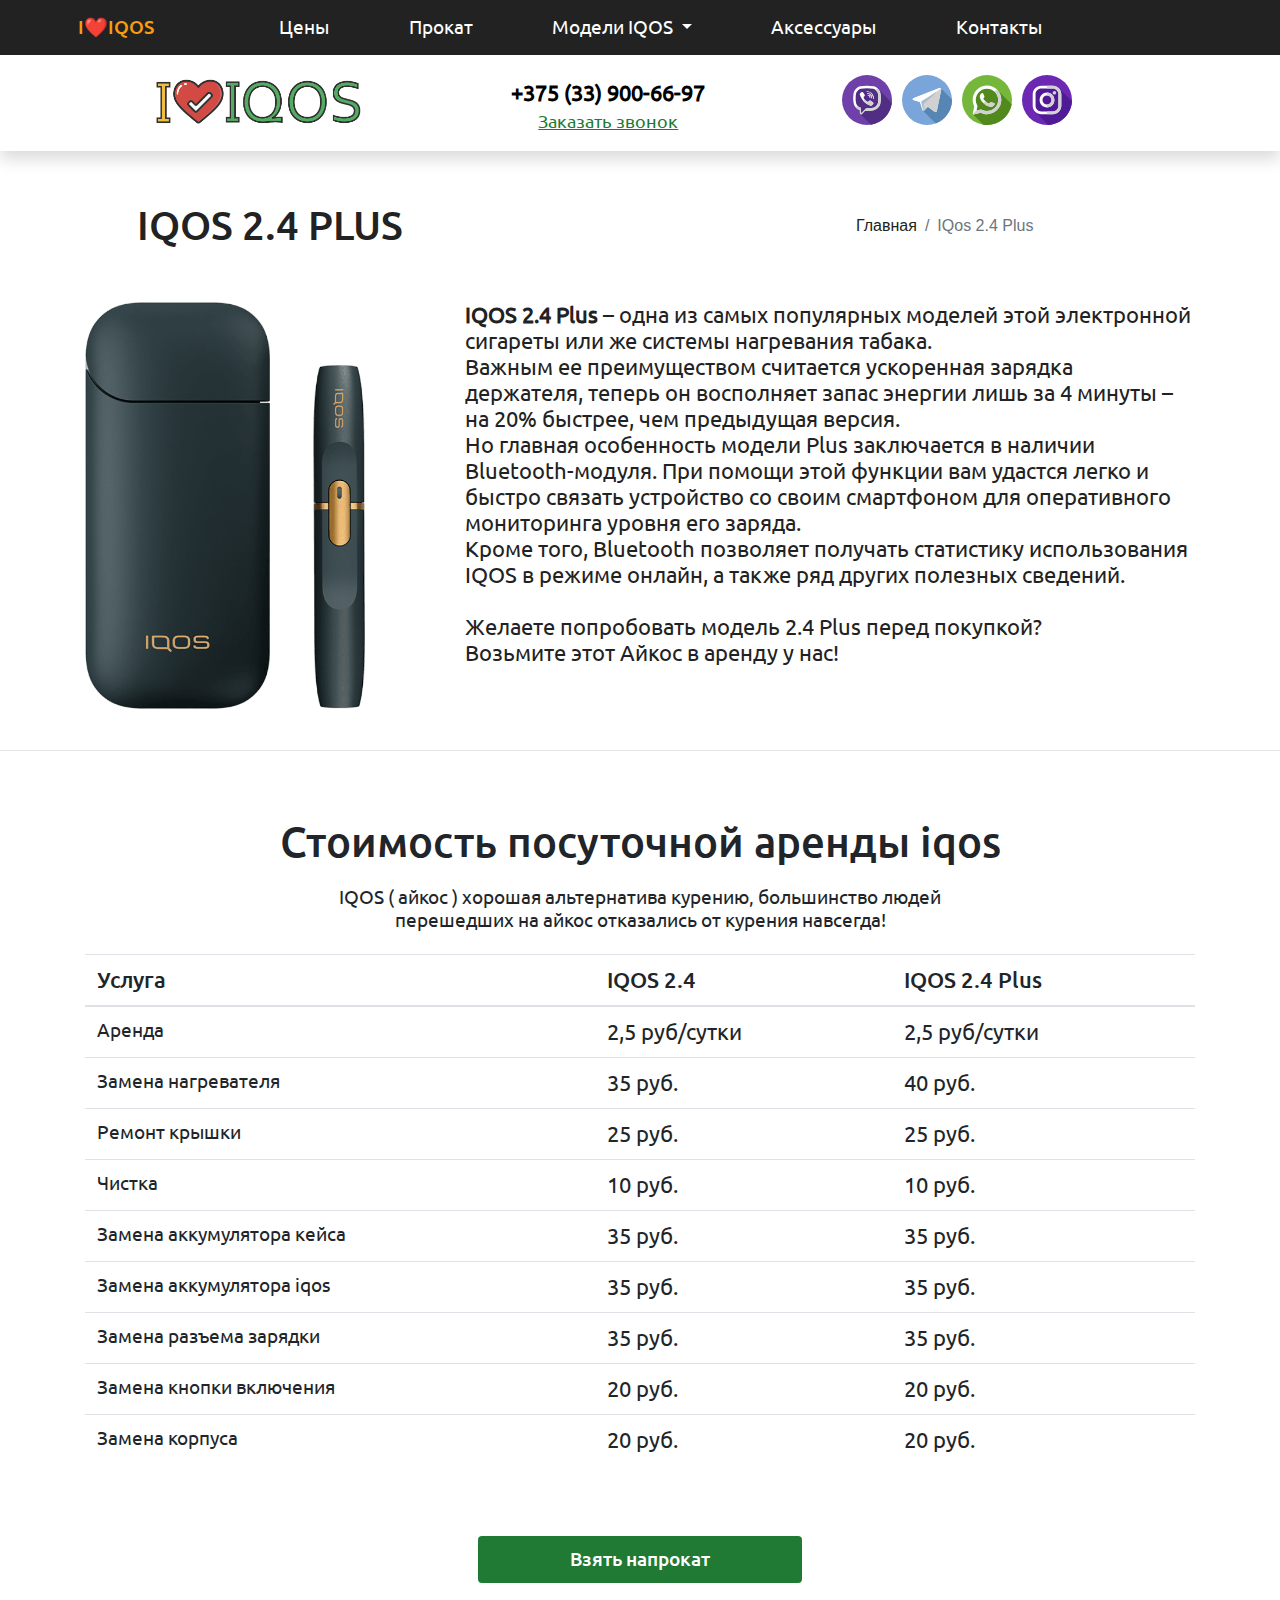
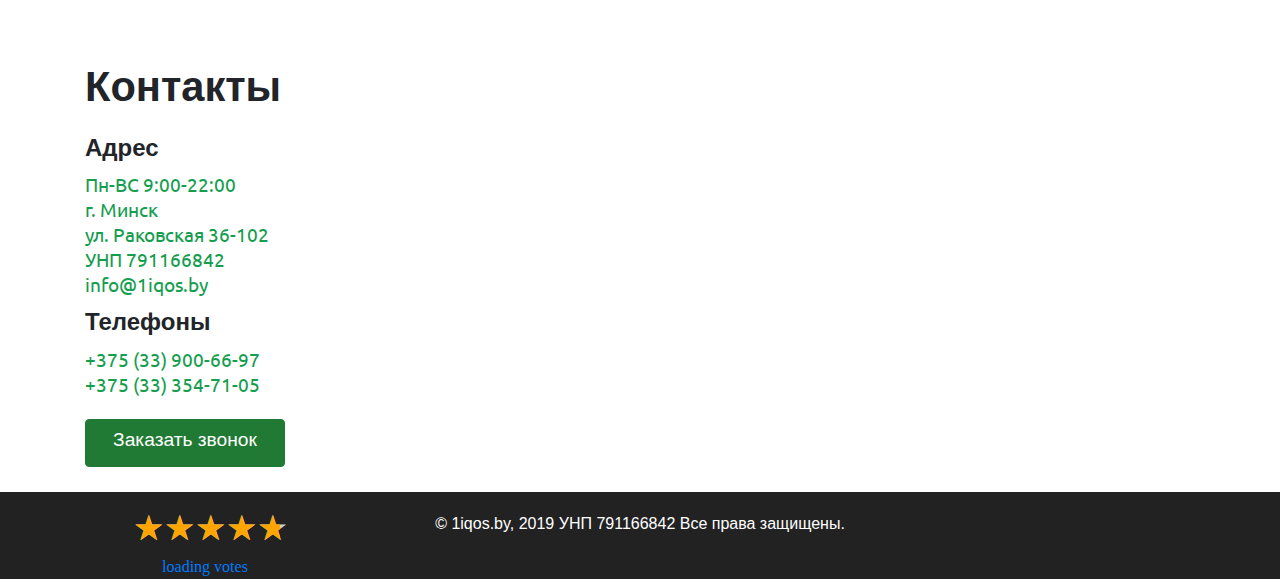
==== iqos-2-4-plus.html @ 2d8ba8c7 "New mini changes" ====
<!DOCTYPE html>
<html lang="ru">
    <head>
        
        <meta charset="UTF-8">
        <meta name="viewport" content="width=device-width, initial-scale=1, shrink-to-fit=no"/>
        <link rel="shortcut icon" href="img/favicon.png" type="image/x-icon"/>
        <title> Об IQOS 2.4 ( айкос 2.4 )</title>
        <meta name="description" content="О модели iqos 2.4 Ремонт айкос за 29 минут! Посуточная аренда айкос в Минске по приятной цене."/>
        <meta name="keywords" content="IQOS 2.4"/>
        <meta name="robots" content="index, follow"/>
        <link rel="canonical" href="https://1iqos.by/iqos-2-4-plus"/>
        <!--  Open Graph Generated: a.pr-cy.ru  -->
        <meta name="og:title" content="Об IQOS 2.4 ( айкос 2.4 )"/>
        <meta name="og:description" content="О модели iqos 2.4 Ремонт айкос за 29 минут! Посуточная аренда айкос в Минске по приятной цене."/>
        <meta name="og:url" content="https://1iqos.by/iqos-2-4-plus"/>
        <meta name="og:site_name" content="1iqos">
        <meta name="og:locale" content="ru_RU">
        <meta name="og:type" content="website">
        <meta http-equiv="Cache-Control" content="max-age=31557600, must-revalidate"/>
        <meta name="yandex-verification" content="8ec7fa8d96b9c09d">
<!-- Google Tag Manager -->
<script>(function(w,d,s,l,i){w[l]=w[l]||[];w[l].push({'gtm.start':
        new Date().getTime(),event:'gtm.js'});var f=d.getElementsByTagName(s)[0],
        j=d.createElement(s),dl=l!='dataLayer'?'&l='+l:'';j.async=true;j.src=
        'https://www.googletagmanager.com/gtm.js?id='+i+dl;f.parentNode.insertBefore(j,f);
        })(window,document,'script','dataLayer','GTM-THZL4MS');</script>
        <!-- End Google Tag Manager -->
        <link rel="stylesheet" href="css/main.css" media="all"/>
<!-- Разметка JSON-LD, созданная Мастером разметки структурированных данных Google. -->
<script type="application/ld+json">
    {
        "@context" : "http://schema.org",
        "@type" : "LocalBusiness",
        "image" : "https://1iqos.by/img/logo.png",
        "name" : "I❤️IQOS",
        "telephone" : "+375 (33) 900-66-97",
        "priceRange" : "$5 - $20",
        "address": {
            "@type": "PostalAddress",
            "addressLocality": "Minsk",
            "addressRegion": "BY",
            "streetAddress": "Rakovkaya street 36"
          },
        "openingHours" : ["Mo-Th 08:00-22:00", "Fr-Su 08:00-21:30"],
        "aggregateRating" : {
            "@type" : "AggregateRating",
            "ratingValue" : "4.9",
            "ratingCount": 29,
            "itemReviewed": {
                "@type": "LocalBusiness",
                "image" : "https://1iqos.by/img/logo.png",
                "name" : "I❤️IQOS",
                "address": {
                    "@type": "PostalAddress",
                    "addressLocality": "Minsk",
                    "addressRegion": "BY",
                    "streetAddress": "Rakovkaya street 36"
                },
                "priceRange" : "$5 - $20",
                "telephone" : "+375 (33) 900-66-97"}
                }
  }
    </script>
</head>
<body>
    <header>
        <nav class="navbar navbar-expand-lg site-header fixed-top">
        <a class="navbar-brand" href="https://1iqos.by">I❤️IQOS</a>
        <button class="navbar-toggler  custom-toggler" type="button" data-toggle="collapse" data-target="#navbarNavDropdown" aria-controls="navbarNavDropdown" aria-expanded="false" aria-label="Toggle navigation">
            <span class="navbar-toggler-icon"></span>
        </button>
        <div class="collapse navbar-collapse" id="navbarNavDropdown">
            <ul class="navbar-nav">
            <li class="nav-item">
                <a class="nav-link" href="https://1iqos.by/#prices">Цены</a>
                </li>
                <li class="nav-item">
                <a class="nav-link" href="https://1iqos.by/arenda-iqos">Прокат</a>
                </li>
            <li class="nav-item dropdown">
                <a class="nav-link dropdown-toggle" href="" id="navbarDropdownMenuLink" role="button" data-toggle="dropdown" aria-haspopup="true" aria-expanded="false">
                    Модели IQOS
                </a>
                <div class="dropdown-menu" aria-labelledby="navbarDropdownMenuLink">
                    <a class="dropdown-item" href="https://1iqos.by/iqos-2-4-plus">IQOS 2.4 PLUS</a>
                    <a class="dropdown-item" href="https://1iqos.by/iqos-3">IQOS 3.0</a>
                    <a class="dropdown-item" href="https://1iqos.by/iqos-3-duo">IQOS 3.0 DUO</a>
                    <!-- <a class="dropdown-item" href="https://1iqos.by/iqos3.0">IQOS 3.0 MULTY</a> -->
                </div>
                </li>
            <li class="nav-item">   
                <a class="nav-link " href="https://1iqos.by/accessories">Аксессуары</a>
            </li>
            <li class="nav-item">
                <a class="nav-link" href="https://1iqos.by/#contacts">Контакты</a>
            </li>

            </ul>
        </div>
        </nav>
        <div class="second-header shadow">
            <div class="container">
                <div class="row">
                    <div class="col-lg-4 сol-md-4 col-sm-12" id="project_name">
                        <div class="row">
                            <div class="col-lg-12 сol-md-12 col-sm-12 text-center">
                                <a href="https://1iqos.by/" class="service_name" id="_url4" itemprop="url"><img src="img/Logo-colored.png" alt="Логотип IloveIQOS"></a>
                            </div>
                        </div>
                    </div>
                    <div class="col-lg-8 сol-md-8 col-sm-12 text-center" id="header-contacts">
                        <div class="row">
                            <div class="col-lg-5 сol-md-5 col-sm-12"> 
                                <div class="phone-number">
                                    <a href="tel:+375(33)900-66-97" class="phone-num">
                                        
<span id="_telephone3" itemprop="telephone">+375 (33) 900-66-97</span>
                                    </a>
                                </div>
                                <div class="phone-us-text">
                                    <a class="phone-custom" data-toggle="modal" data-target="#callbackModal" type="getModal">
                                        
<span id="_image2" itemprop="image">Заказать звонок</span>
                                    </a> 
                            </div>

                        </div>
                        <div class="col-lg-6 сol-md-6 col-sm-12">
                                <div class="row">
                                <div class="socials">
                                    <a href="tel:+375(33)900-66-97"><img src="img/social/viber.svg" alt="контактный номер viber"/></a>
                                    <a href="https://t.me/ozoar"><img src="img/social/telegram.svg" alt="контактный номер telegram"/></a>
                                    <a href="viber://add?number=375333547105"><img src="img/social/whatsapp.svg" alt="контактный номер whatsapp"/></a>
                                    <a href="tel:+375(33)900-66-97"><img src="img/social/instagram.svg" alt="контактный номер instagram"/></a>
                                </div>
                            </div>
                            </div>
                     </div>         
                    </div>
                </div>
            </div>
        </div>
</header>
<section class="iqos2">
    <div class="container">
        <div class=" col-lg-4 bread-crumb"> 
            <nav aria-label="breadcrumb ">
              <ol class="breadcrumb">
                <li class="breadcrumb-item"><a href="https://1iqos.by/index">Главная</a></li>
                <li class="breadcrumb-item active" aria-current="page">IQos 2.4 Plus</li>
              </ol>
            </nav></div>
            <div class="title col-lg-4">
                    <h1>IQOS 2.4 PLUS</h1>
                </div>
        <div class="row">
            <div class="col-lg-4 col-md-4 col-sm-12">
                    <img src="img/iqos2.4P-main.png" class="img-fluid" width="80%" alt="Фото iqos 2.4 plus">
            </div>
            <div class="col-lg-8 col-md-8 col-sm-12">
                    <div class="description">
                            <p>
                            <b>IQOS 2.4 Plus</b> – одна из самых популярных моделей этой электронной сигареты или же системы нагревания табака.
                            <br> 
                            Важным ее преимуществом считается ускоренная зарядка держателя, теперь он восполняет запас энергии лишь за 4 минуты – на 20% быстрее, чем предыдущая версия. 
                            <br>  
                            Но главная особенность модели Plus заключается в наличии Bluetooth-модуля. При помощи этой функции вам удастся легко и быстро связать устройство со своим смартфоном для оперативного мониторинга уровня его заряда.
                            <br>  
                            Кроме того, Bluetooth позволяет получать статистику использования IQOS в режиме онлайн, а также ряд других полезных сведений.
                             <br><br>
                             Желаете попробовать модель 2.4 Plus перед покупкой? 
                             <br>
                             Возьмите этот Айкос в аренду у нас!  
                             </p>
                        </div>
                </div>
        </div>
    </div>
</section>
<hr>
<section class="prices" id="prices">
    <div class="prices">
        <div class="container">    
            <h2 class="title text-center">
                    Стоимость посуточной аренды iqos
                </h2>
            <p class="description">IQOS ( айкос ) хорошая альтернатива курению, большинство людей перешедших на айкос отказались от курения навсегда!</p>   
            <table class="table table-hover">
                    <thead>
                    <tr>
                        <th class="column" scope="col">Услуга</th>
                        <th class="column" scope="col">IQOS 2.4</th>
                        <th class="column" scope="col">IQOS 2.4 Plus</th>
                        
                    </tr>
                    </thead>
                    <tbody>
                    <tr>
                        <th>Аренда</th>
                        <td>2,5 руб/сутки</td>
                        <td>2,5 руб/сутки</td>
                    </tr>
                    <tr>
                        <th>Замена нагревателя</th>
                        <td>35 руб.</td>
                        <td>40 руб.</td>
                    </tr>
                    <tr>
                        <th>Ремонт крышки</th>
                        <td>25 руб.</td>
                        <td>25 руб.</td>
                    </tr>
                    <tr>
                        <th>Чистка</th>
                        <td>10 руб.</td>
                        <td>10 руб.</td>
                    </tr>
                    <tr>
                        <th>Замена аккумулятора кейса</th>
                        <td>35 руб.</td>
                        <td>35 руб.</td>
                    </tr>
                    <tr>
                        <th>Замена аккумулятора iqos</th>
                        <td>35 руб.</td>
                        <td>35 руб.</td>
                    </tr>
                    <tr>
                        <th>Замена разъема зарядки</th>
                        <td>35 руб.</td>
                        <td>35 руб.</td>
                    </tr>
                    <tr>
                        <th>Замена кнопки включения</th>
                        <td>20 руб.</td>
                        <td>20 руб.</td>
                    </tr>
                    <tr>
                        <th>Замена корпуса</th>
                        <td>20 руб.</td>
                        <td>20 руб.</td>
                    </tr>
                    </tbody>
                </table>
            <div class="col-lg-12 col-md-12 col-sm-12 text-center btn-block">
                <button type="getModal" class="btn btn-custom" data-toggle="modal" data-target="#callbackModal">
                    Взять напрокат
                </button>
            </div>
        </div>
    </div>
</section>

  

<section id="contacts">
        <div class="wrap">
    <div class="container">
        <div class="row">
            <div class="col-lg-4 col-lg-4 col-sm-12">
                <h2 class="title">
                    Контакты
                </h2>
                <label>
                    Адрес
                </label>
                <div class="contact-wrap" id="_address7" itemprop="address" itemscope itemtype="http://schema.org/PostalAddress">
                    
                    <a id="_openingHoursSpecification10" itemprop="openingHoursSpecification" itemscope itemtype="http://schema.org/OpeningHoursSpecification" href=""><meta itemprop="openingHours" content="Mo-Su 09:00−21:00">Пн-ВС 9:00-22:00</a><br>
                    <a itemprop="addressLocality">г. Минск</a><br>
                    <a itemprop="streetAddress">ул. Раковская 36-102</a><br>
                    <a>УНП 791166842</a><br>
                    <a>info@1iqos.by</a>
                </div>
                <label>
                    Телефоны
                </label>
                <br/>
                <div class="contact-phone">
                <div >
                        
<a href="tel:+375(33)900-66-97" itemprop="telephone">+375 (33) 900-66-97</a><br>
<a href="tel:+375(33)354-71-05" itemprop="telephone">+375 (33) 354-71-05</a>
                </div>
                </div>
                <div class="takein-btn">
                    <button data-toggle="modal" data-target="#callbackModal" type="getModal" class="btn btn-custom getModal">
                        Заказать звонок
                    </button>
                </div>
            </div>
            <div class="col-lg-8 col-md-8 col-sm-12 ">
                <!-- Google map -->
                <div id="map-container-google-1" class="z-depth-1-half map-container" style="height: 350px">
                    <iframe src="https://maps.google.com/maps?hl=ru&q=%D0%9C%D0%B8%D0%BD%D1%81%D0%BA%2C%20%D1%83%D0%BB.%20%D0%A0%D0%B0%D0%BA%D0%BE%D0%B2%D1%81%D0%BA%D0%B0%D1%8F%2036+(%D0%9D%D0%B0%D0%B7%D0%B2%D0%B0%D0%BD%D0%B8%D0%B5)&ie=UTF8&t=p&z=16&iwloc=B&output=embed" frameborder="0" style="border:0"></iframe>
                </div>
                
                <!-- Google Maps -->
            </div>
        </div>
    </div>
</section>
<footer class="footer">
        <div class="container">
          <div class="row">
                <div class="col-lg-3 col-md-3 col-sm-12 ">
                    <a href="https://www.google.com/maps/place/%D0%A0%D0%B5%D0%BC%D0%BE%D0%BD%D1%82+iqos+%D0%9C%D0%B8%D0%BD%D1%81%D0%BA+-+1iqos/@53.9056544,27.541657,17z/data=!4m8!1m2!2m1!1s1iqos+google+my+b!3m4!1s0x46dbcf919181e499:0x1eb2f2527dbd5e61!8m2!3d53.9056544!4d27.5438457">    
                    <div class="rating-container ">
                                <div class="star-ratings row">
                                    <div class="fill-ratings" style="width: 95%;">
                                        <span>
                                            ★★★★★
                                        </span>
                                    </div>
                                    <div class="empty-ratings">
                                        <span>
                                            ★★★★★
                                        </span>
                                    </div>
                                </div>
                                <div class="ratings-numbers">
                                <div class="votes text-center">
                                    <a href="">loading votes</a>
                                </div>
                            </div>
                        </div>
                    </a>
                </div>
              <div class="col-lg-6 col-md-6 col-sm-12 text-center">
                    © 1iqos.by, 2019
                    УНП 791166842
                    Все права защищены.
              </div>
              <div class="col-lg-3 col-md-3 col-sm-12 text-center">
              <iframe src="https://yandex.ru/sprav/widget/rating-badge/155434352774" width="150" height="50" frameborder="0"></iframe>
            </div>
            </div>
        </div>
</footer>
<!-- Заказ звонка -->
<div class="modal fade bd-example-modal-lg" id="callbackModal" tabindex="-1" role="dialog" aria-labelledby="ModalLabel" aria-hidden="true">
        <div class="modal-dialog modal-dialog-centered modal-lg" role="document">
        <div class="modal-content">
        <div class="modal-body text-center">
            <button type="button" class="close" data-dismiss="modal" aria-label="Close">
                <span aria-hidden="true">×</span>
            </button>
            <p class="modal-title">Заказать звонок</p>
            <p>Заполните форму и наш менеджер<br/>
                свяжется с вами для уточнения всех деталей, или позвоните по номеру:</p>
                <div class="phone-number">
                <a>+375(33)900-66-97</a>
            </div>
                    <div class="contactus-form">
                            <form class="name-form" action="https://formspree.io/vadimrezunik@gmail.com" method="POST">
                                <div class="container">
                                    <div class="col-12 text-center inputs">
                                    <input class="form-control form-control-lg" type="text" placeholder="Как вас зовут?" required="" id="first_name" name="first_name"/>    
                                    <input class="form-control form-control-lg" type="tel" id="phone" name="phone" required="" placeholder="Введите ваш телефон"/>
                                    <input type="hidden" name="_next" value="index.html"/>
                                    <input type="hidden" name="_subject" value="Сообщение с моего сайта"/>
                                    <input type="text" name="_gotcha" style="display:none"/>        
                                </div>
                                    <div class="col-12 text-center">
                                        <button type="submit" id="submit_btn" class="btn btn-custom getModal">
                                        Заказать звонок
                                        </button>
                                    </div>
                                </div>
                            </form>
                        </div>
            <div class="notification">
            <small>
                    Оформление заявки вас ни к чему не обязывает
            </small>
        </div>
        </div>
        </div>
    </div>
</div>
<!-- Заказать консультацию -->
<div class="modal fade bd-example-modal-lg" id="consultModal" tabindex="-1" role="dialog" aria-labelledby="ModalLabel" aria-hidden="true">
        <div class="modal-dialog modal-dialog-centered modal-lg" role="document">
        <div class="modal-content">
        <div class="modal-body text-center">
            <button type="button" class="close" data-dismiss="modal" aria-label="Close">
                <span aria-hidden="true">×</span>
            </button>
            <p class="modal-title">Получить консультацию</p>
            <p>Заполните форму и наш менеджер<br/>
                свяжется с вами для уточнения всех деталей, или позвоните по номеру:</p>
                <div class="phone-number">
                <a>+375(33)900-66-97</a>
            </div>
                    <div class="contactus-form">
                            <form class="name-form" action="https://formspree.io/vadimrezunik@gmail.com" method="POST">
                                <div class="container">
                                    <div class="col-12 text-center inputs">
                                    <input class="form-control form-control-lg" type="text" placeholder="Как вас зовут?" required="" id="first_name" name="first_name"/>    
                                    <input class="form-control form-control-lg" type="tel" id="phone" name="phone" required="" placeholder="Введите ваш телефон"/>
                                    <input type="hidden" name="_next" value="index.html"/>
                                    <input type="hidden" name="_subject" value="Сообщение с моего сайта"/>
                                    <input type="text" name="_gotcha" style="display:none"/>        
                                </div>
                                    <div class="col-12 text-center">
                                        <button type="submit" id="submit_btn" class="btn btn-custom getModal">
                                        Перезвоните мне
                                        </button>
                                    </div>
                                </div>
                            </form>
                        </div>
            <div class="notification">
            <small>
                    Оформление заявки вас ни к чему не обязывает
            </small>
        </div>
        </div>
        </div>
    </div>
</div>
      
<!-- Узнать стоимости -->
<div class="modal fade bd-example-modal-lg" id="itemCostModal" tabindex="-1" role="dialog" aria-labelledby="ModalLabel" aria-hidden="true">
        <div class="modal-dialog modal-dialog-centered modal-lg" role="document">
        <div class="modal-content">
        <div class="modal-body text-center">
            <button type="button" class="close" data-dismiss="modal" aria-label="Close">
                <span aria-hidden="true">×</span>
            </button>
            <p class="modal-title">Узнать стоимость</p>
            <p>Заполните форму и наш менеджер<br/>
                свяжется с вами для уточнения всех деталей, или позвоните по номеру:</p>
                <div class="phone-number">
                <a>+375(33)900-66-97</a>
            </div>
                    <div class="contactus-form">
                            <form class="name-form" action="https://formspree.io/vadimrezunik@gmail.com" method="POST">
                                <div class="container">
                                    <div class="col-12 text-center inputs">
                                    <input class="form-control form-control-lg" type="text" placeholder="Как вас зовут?" required="" id="first_name" name="first_name"/>    
                                    <input class="form-control form-control-lg" type="tel" id="phone" name="phone" required="" placeholder="Введите ваш телефон"/>
                                    <input type="hidden" name="_next" value="index.html"/>
                                    <input type="hidden" name="_subject" value="Сообщение с моего сайта"/>
                                    <input type="text" name="_gotcha" style="display:none"/>        
                                </div>
                                    <div class="col-12 text-center">
                                        <button type="submit" id="submit_btn" class="btn btn-custom getModal">
                                        Узнать стоимость
                                        </button>
                                    </div>
                                </div>
                            </form>
                        </div>
            <div class="notification">
            <small>
                   Оформление заявки вас ни к чему не обязывает
            </small>
        </div>
        </div>
        </div>
    </div>
</div>
<!-- Стоимость обслуги -->
<div class="modal fade bd-example-modal-lg" id="serviceCostModal" tabindex="-1" role="dialog" aria-labelledby="ModalLabel" aria-hidden="true">
        <div class="modal-dialog modal-dialog-centered modal-lg" role="document">
        <div class="modal-content">
        <div class="modal-body text-center">
            <button type="button" class="close" data-dismiss="modal" aria-label="Close">
                <span aria-hidden="true">×</span>
            </button>
            <p class="modal-title">Узнать стоимость сервисного обслуживания</p>
            <p>Заполните форму и наш менеджер<br/>
                свяжется с вами для уточнения всех деталей, или позвоните по номеру:</p>
                <div class="phone-number">
                <a>+375(33)900-66-97</a>
            </div>
                    <div class="contactus-form">
                            <form class="name-form" action="https://formspree.io/vadimrezunik@gmail.com" method="POST">
                                <div class="container">
                                    <div class="col-12 text-center inputs">
                                    <input class="form-control form-control-lg" type="text" placeholder="Как вас зовут?" required="" id="first_name" name="first_name"/>    
                                    <input class="form-control form-control-lg" type="tel" id="phone" name="phone" required="" placeholder="Введите ваш телефон"/>
                                    <input type="hidden" name="_next" value="index.html"/>
                                    <input type="hidden" name="_subject" value="Сообщение с моего сайта"/>
                                    <input type="text" name="_gotcha" style="display:none"/>        
                                </div>
                                    <div class="col-12 text-center">
                                        <button type="submit" id="submit_btn" class="btn btn-custom getModal">
                                        Узнать стоимость
                                        </button>
                                    </div>
                                </div>
                            </form>
                        </div>
            <div class="notification">
            <small>
                   Оформление заявки вас ни к чему не обязывает
            </small>
        </div>
        </div>
        </div>
    </div>
</div>

<script src="https://code.jquery.com/jquery-3.3.1.slim.min.js" integrity="sha384-q8i/X+965DzO0rT7abK41JStQIAqVgRVzpbzo5smXKp4YfRvH+8abtTE1Pi6jizo" crossorigin="anonymous"></script>
<script src="https://stackpath.bootstrapcdn.com/bootstrap/4.3.1/js/bootstrap.min.js" integrity="sha384-JjSmVgyd0p3pXB1rRibZUAYoIIy6OrQ6VrjIEaFf/nJGzIxFDsf4x0xIM+B07jRM" crossorigin="anonymous"></script>

<link rel="stylesheet" href="https://stackpath.bootstrapcdn.com/bootstrap/4.3.1/css/bootstrap.min.css" integrity="sha384-ggOyR0iXCbMQv3Xipma34MD+dH/1fQ784/j6cY/iJTQUOhcWr7x9JvoRxT2MZw1T" crossorigin="anonymous">
<script src="https://ajax.googleapis.com/ajax/libs/jquery/1.7.1/jquery.min.js" type="text/javascript"></script>
    <script>
$(document).ready(function() {
        $.getJSON("https://primeforce.pythonanywhere.com/business/1IQOSdev", function(data) {

            console.log(data);
            $('.value').text(`рейтинг google: ${data['rating']}/5`);
            $('.votes').text(`Отзывы Google: ${data['votes']}`);
            let rating_converted = data['rating']*20;
            $('.fill-ratings').css({'width': `${rating_converted}%`})
        });

        var star_rating_width = $('.fill-ratings span').width();
        $('.star-ratings').width(star_rating_width);
    });        

    
    function explode(){
        $(document).ready(function(){
          // Show the Modal on load
          $("#callbackModal").modal("show");
        });}
setTimeout(explode, 40000);
     
    </script>

<!--  Google Tag Manager (noscript)  -->
<noscript><iframe src="https://www.googletagmanager.com/ns.html?id=GTM-THZL4MS"
    height="0" width="0" style="display:none;visibility:hidden"></iframe></noscript>
    <!--  End Google Tag Manager (noscript)  -->
<div style="display: none; visibility: hidden;">
<script type="text/javascript"></script>
<noscript></noscript>
</div>
<script src="js/custom.js"></script>
<iframe name="ym-native-frame" title="ym-native-frame" frameborder="0" aria-hidden="true" style="opacity: 0; width: 0px; height: 0px; position: absolute; left: 100%; bottom: 100%; border: 0px !important;"></iframe><ym-measure class="ym-viewport" style="display: block; top: 0px; right: 0px; bottom: 0px; left: 0px; position: fixed; transform: translate(0px, -100%); -webkit-transform: translate(0px, -100%); transform-origin: 0px 0px 0px; -webkit-transform-origin: 0px 0px 0px;"></ym-measure><ym-measure class="ym-zoom" style="bottom: 100%; position: fixed; width: 100vw;"></ym-measure>
<script type="text/javascript" src="//api.venyoo.ru/wnew.js?wc=venyoo/default/science&widget_id=6301975432527872"></script>
</body>

</html>
---- css/main.css ----
@import "style.css";
@import "responsive.css";
@import "https://stackpath.bootstrapcdn.com/bootstrap/4.3.1/css/bootstrap.min.css"
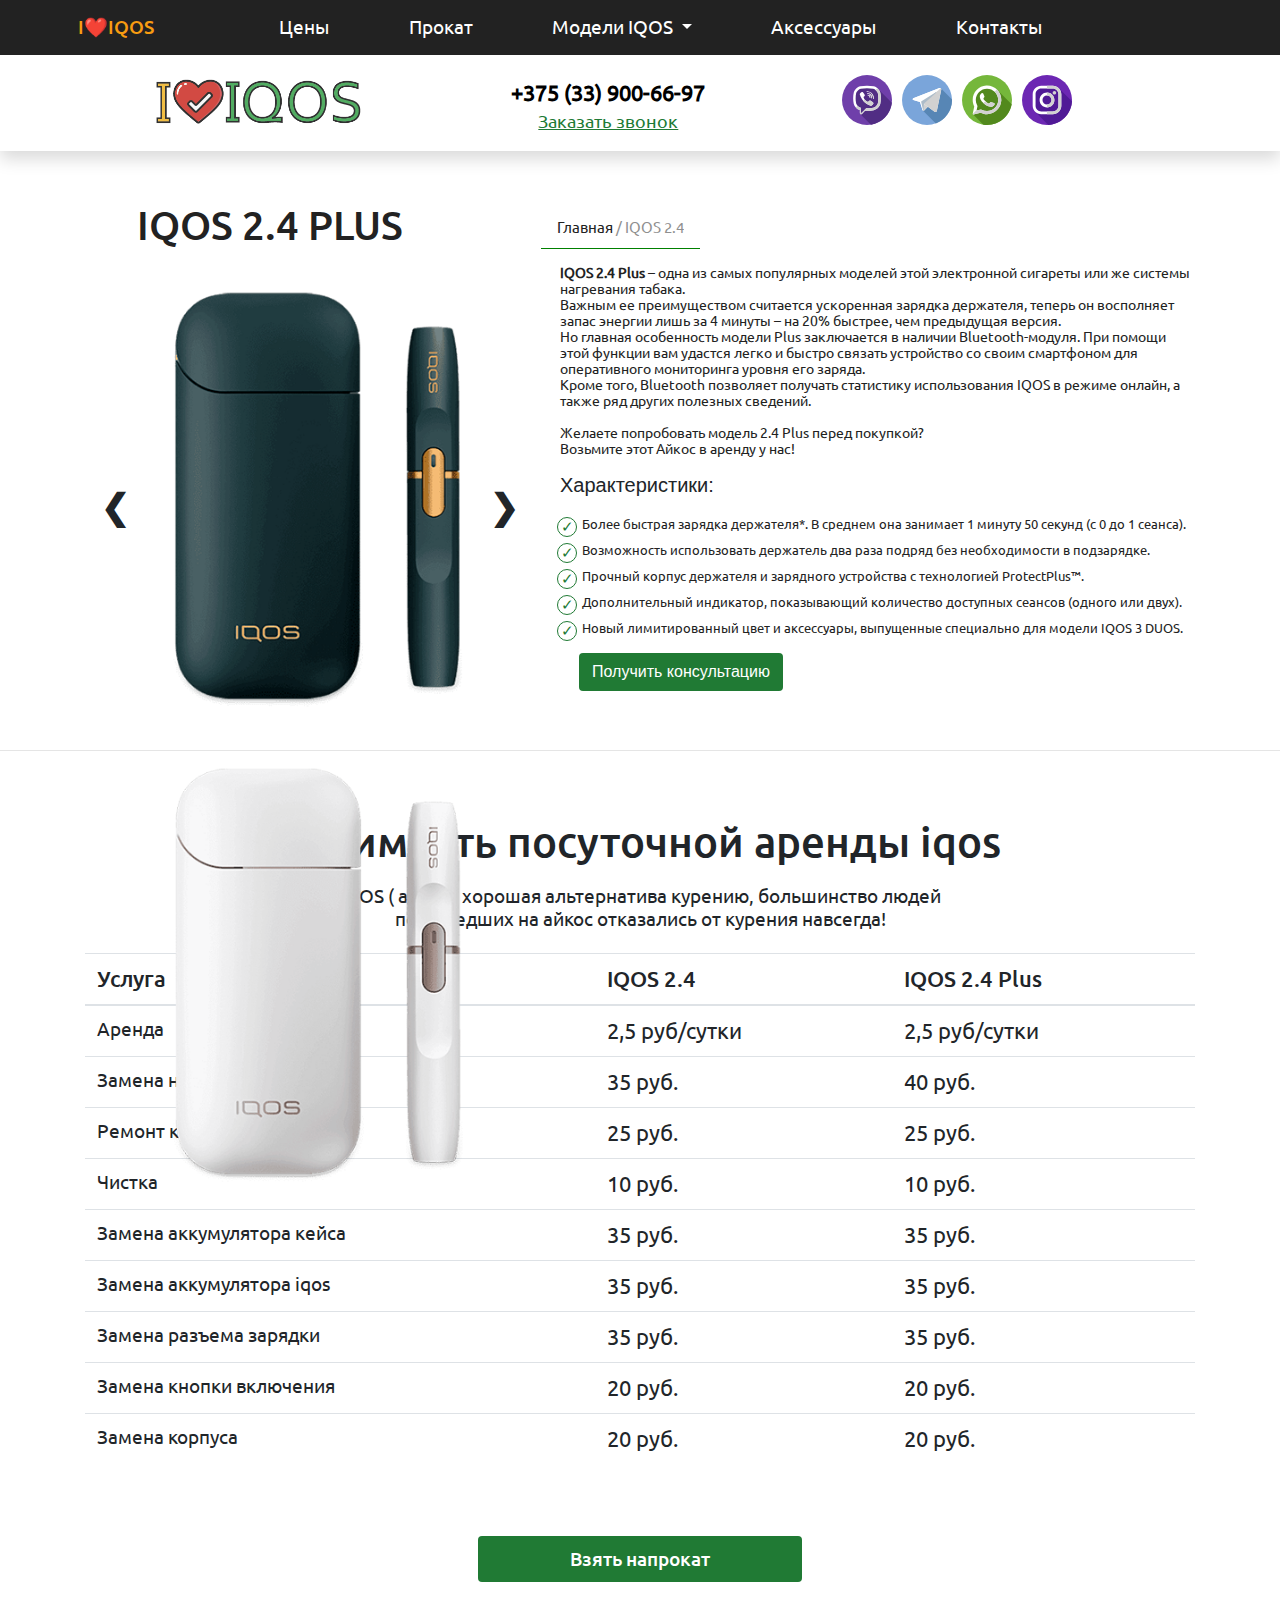
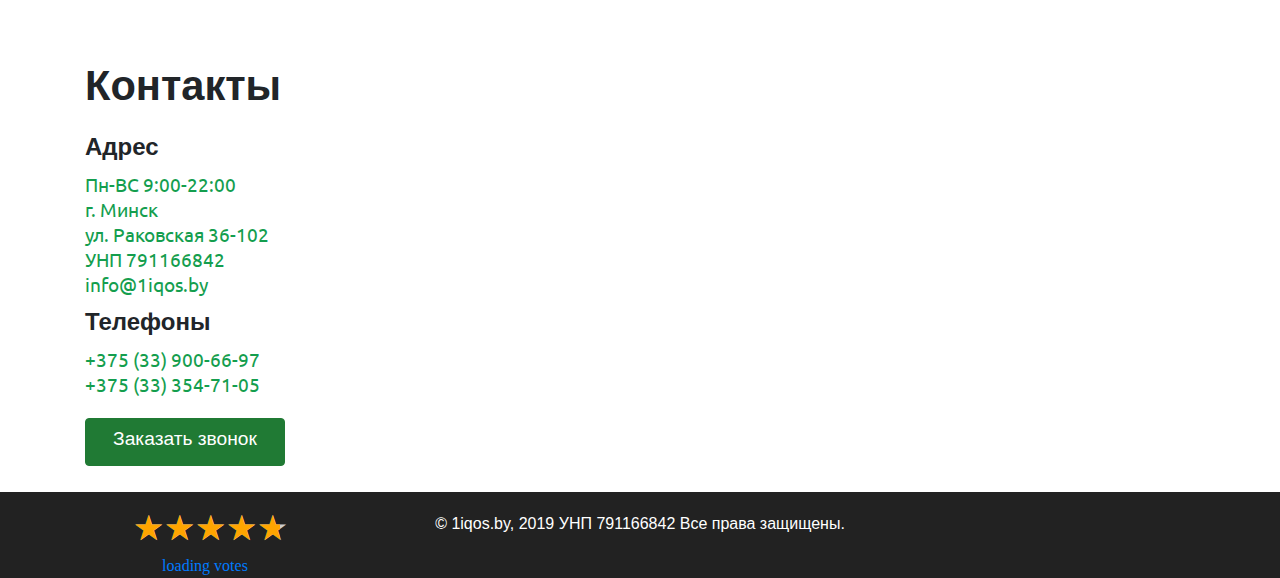
==== commit beb9f1f9: "new carousel and new text" ====
--- a/iqos-2-4-plus.html
+++ b/iqos-2-4-plus.html
@@ -28,6 +28,7 @@
         <!-- End Google Tag Manager -->
         <link rel="stylesheet" href="css/main.css" media="all"/>
 <!-- Разметка JSON-LD, созданная Мастером разметки структурированных данных Google. -->
+<script>showSlides(slideIndex);</script>
 <script type="application/ld+json">
     {
         "@context" : "http://schema.org",
@@ -144,23 +145,29 @@
 </header>
 <section class="iqos2">
     <div class="container">
-        <div class=" col-lg-4 bread-crumb"> 
-            <nav aria-label="breadcrumb ">
-              <ol class="breadcrumb">
-                <li class="breadcrumb-item"><a href="https://1iqos.by/index">Главная</a></li>
-                <li class="breadcrumb-item active" aria-current="page">IQos 2.4 Plus</li>
-              </ol>
-            </nav></div>
             <div class="title col-lg-4">
                     <h1>IQOS 2.4 PLUS</h1>
                 </div>
         <div class="row">
-            <div class="col-lg-4 col-md-4 col-sm-12">
-                    <img src="img/iqos2.4P-main.png" class="img-fluid" width="80%" alt="Фото iqos 2.4 plus">
-            </div>
-            <div class="col-lg-8 col-md-8 col-sm-12">
+            <div class="slideshow-container col-lg-5 col-md-5 col-sm-12 col-xs-12">
+                <a class="prev" onclick="plusSlides(-1)">&#10094</a>
+                <div class="mySlides">
+                    <img src="img//carouseliqos3duo/IQOS_Magnus_3_black-.png" alt="Айкос цвета Black" >
+                </div>
+                <div class="mySlides">
+                    <img src="img/carouseliqos3duo/IQOS_Magnus_3_white-.png" alt="Айкос цвета White" >
+                </div>
+                <a class="next" onclick="plusSlides(1)">&#10095</a>
+            
+        </div>
+            <div class="col-lg-7 col-md-7 col-sm-12">
                     <div class="description">
-                            <p>
+                        <div class="description">
+                            <div class="breadcrumb">
+                                  <a href="https://1iqos.by/index">Главная </a>
+                                  <a class="isDisabled"> / IQOS 2.4</a>
+                            </div>   
+                        <p>
                             <b>IQOS 2.4 Plus</b> – одна из самых популярных моделей этой электронной сигареты или же системы нагревания табака.
                             <br> 
                             Важным ее преимуществом считается ускоренная зарядка держателя, теперь он восполняет запас энергии лишь за 4 минуты – на 20% быстрее, чем предыдущая версия. 
@@ -175,6 +182,20 @@
                              </p>
                         </div>
                 </div>
+                <div class="specifications">
+                    <h5>Характеристики:</h5>
+                    <ul>
+                        <li>Более быстрая зарядка держателя*. В среднем она занимает 1 минуту 50 секунд (с 0 до 1 сеанса).</li>
+                        <li>Возможность использовать держатель два раза подряд без необходимости в подзарядке.</li>
+                        <li>Прочный корпус держателя и зарядного устройства с технологией ProtectPlus™.</li>
+                        <li>Дополнительный индикатор, показывающий количество доступных сеансов (одного или двух).</li>
+                        <li>Новый лимитированный цвет и аксессуары, выпущенные специально для модели IQOS 3 DUOS.</li>
+                    </ul>
+                <div class="takein-btn">
+                    <button style="background-color: #207a34; margin-left: 3%;" data-toggle="modal" data-target="#callbackModal" type="getModal" class="btn btn-custom getModal">
+                        Получить консультацию
+                    </button>
+                </div> </div>
         </div>
     </div>
 </section>
@@ -545,6 +566,9 @@
 <script src="js/custom.js"></script>
 <iframe name="ym-native-frame" title="ym-native-frame" frameborder="0" aria-hidden="true" style="opacity: 0; width: 0px; height: 0px; position: absolute; left: 100%; bottom: 100%; border: 0px !important;"></iframe><ym-measure class="ym-viewport" style="display: block; top: 0px; right: 0px; bottom: 0px; left: 0px; position: fixed; transform: translate(0px, -100%); -webkit-transform: translate(0px, -100%); transform-origin: 0px 0px 0px; -webkit-transform-origin: 0px 0px 0px;"></ym-measure><ym-measure class="ym-zoom" style="bottom: 100%; position: fixed; width: 100vw;"></ym-measure>
 <script type="text/javascript" src="//api.venyoo.ru/wnew.js?wc=venyoo/default/science&widget_id=6301975432527872"></script>
+<script> 
+    let timerId = setInterval(() => plusSlides(1), 2500);
+    </script>
 </body>
 
 </html>